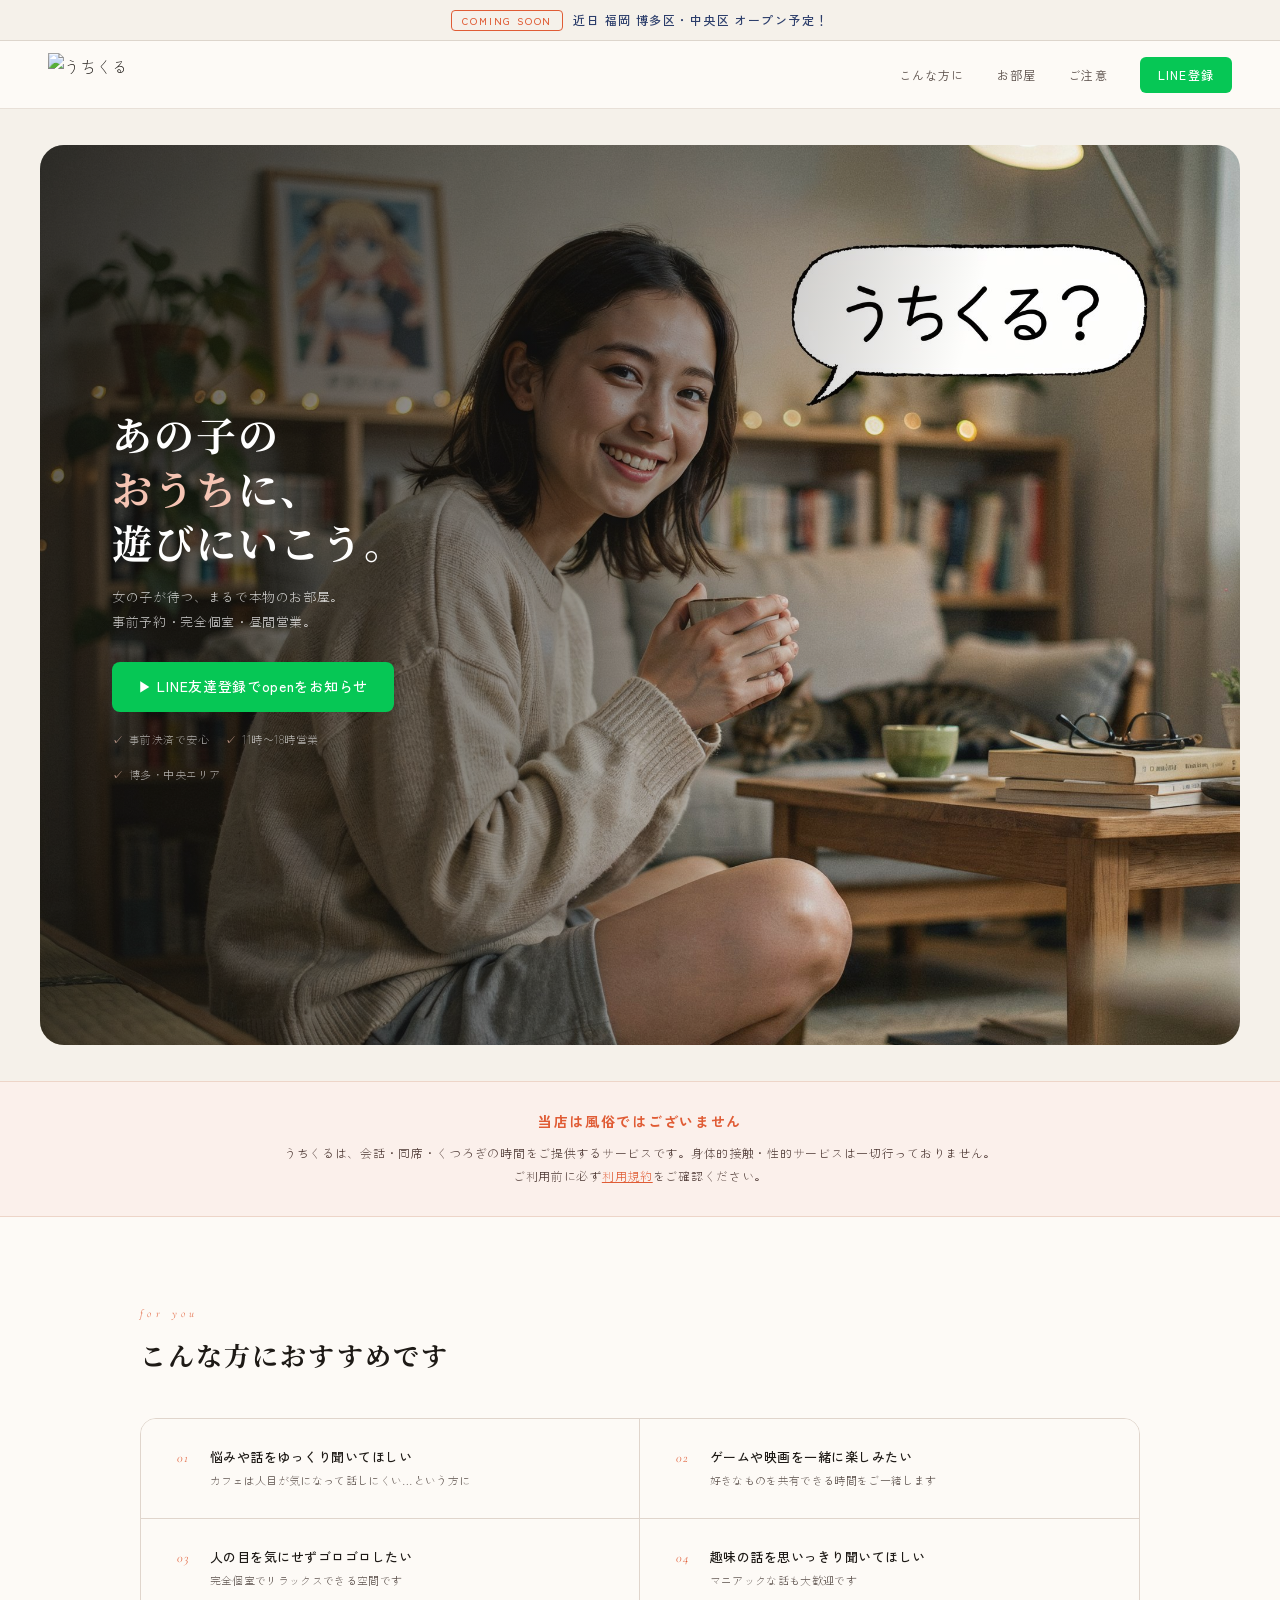
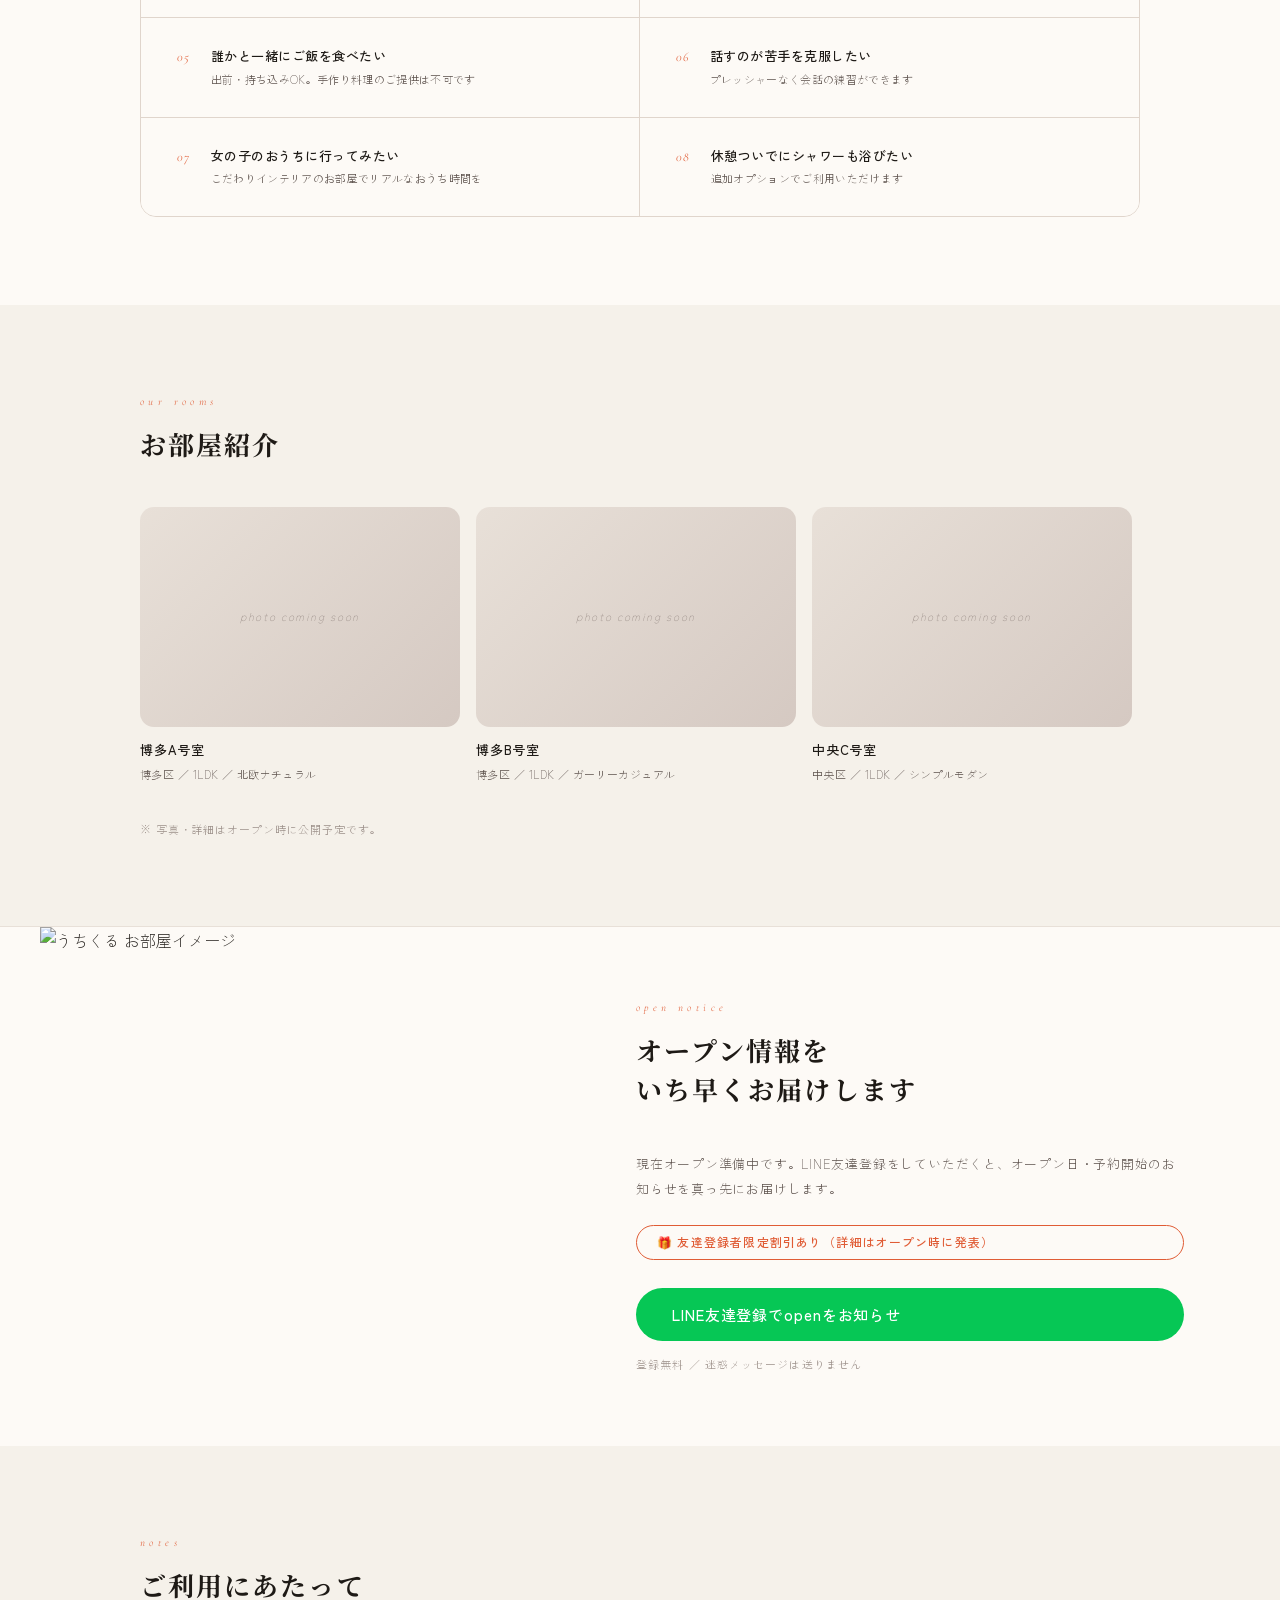
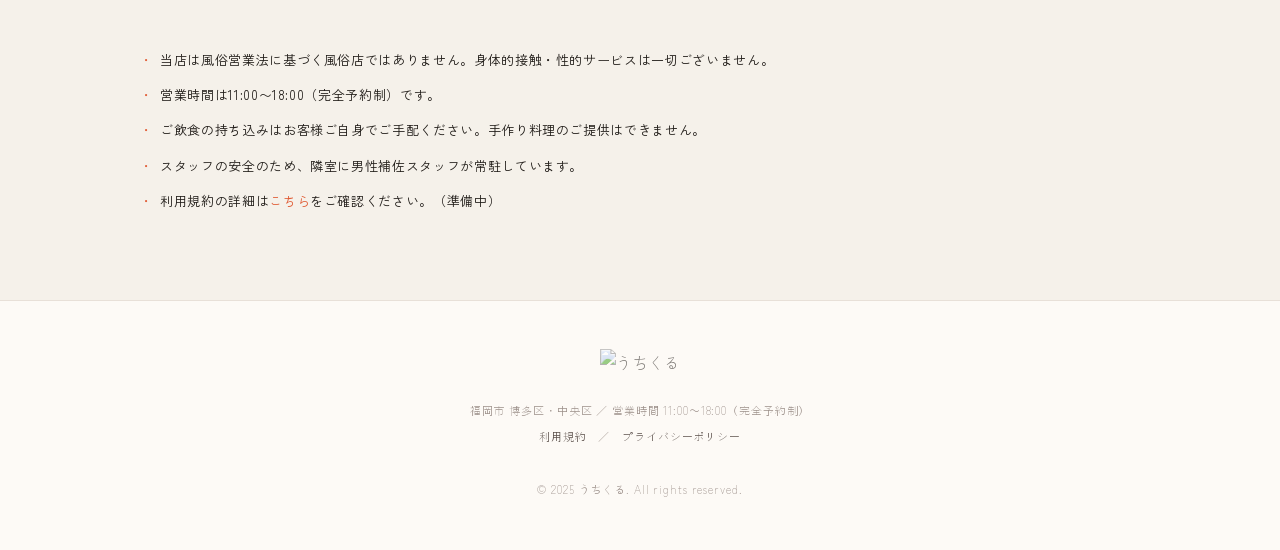
==== index.html @ 841ab053 "first commit" ====
<!DOCTYPE html>
<html lang="ja">
<head>
<meta charset="UTF-8">
<meta name="viewport" content="width=device-width, initial-scale=1.0">
<title>うちくる — おうちデート体験</title>
<link rel="preconnect" href="https://fonts.googleapis.com">
<link href="https://fonts.googleapis.com/css2?family=Noto+Serif+JP:wght@300;400;700&family=Zen+Kaku+Gothic+New:wght@300;400;500&family=Cormorant+Garamond:ital,wght@1,300&display=swap" rel="stylesheet">
<link rel="stylesheet" href="css/style.css">
</head>
<body>

<!-- BANNER -->
<div class="banner">
  <em>COMING SOON</em>近日 福岡 博多区・中央区 オープン予定！
</div>

<!-- HEADER -->
<header>
  <img class="logo-img" src="images/ロゴ.png" alt="うちくる">
  <nav>
    <a href="#forwho" class="nav-link">こんな方に</a>
    <a href="#rooms" class="nav-link">お部屋</a>
    <a href="#notes" class="nav-link">ご注意</a>
    <a href="https://lin.ee/XLdr3xL" target="_blank" class="nav-line-btn">LINE登録</a>
  </nav>
</header>

<!-- HERO -->
<div class="hero">
  <img class="hero-photo" src="images/トップ.jpg" alt="うちくる メインビジュアル">
  <div class="hero-overlay">
    <div class="hero-copy">
      <h1>あの子の<br><span>おうち</span>に、<br>遊びにいこう。</h1>
      <p>女の子が待つ、まるで本物のお部屋。<br>事前予約・完全個室・昼間営業。</p>
      <a href="https://lin.ee/XLdr3xL" target="_blank" class="hero-line-btn">▶ LINE友達登録でopenをお知らせ</a>
      <div class="hero-tags">
        <span class="hero-tag">事前決済で安心</span>
        <span class="hero-tag">11時〜18時営業</span>
        <span class="hero-tag">博多・中央エリア</span>
      </div>
    </div>
  </div>
</div>

<!-- NOT FUZOKU -->
<div class="nf">
  <div class="nf-inner">
    <strong>当店は風俗ではございません</strong>
    <p>うちくるは、会話・同席・くつろぎの時間をご提供するサービスです。身体的接触・性的サービスは一切行っておりません。ご利用前に必ず<a href="#">利用規約</a>をご確認ください。</p>
  </div>
</div>

<!-- FOR WHOM -->
<section class="for-whom" id="forwho">
  <div class="inner">
    <div class="eyebrow">for you</div>
    <h2 class="sec-title">こんな方におすすめです</h2>
    <div class="whom-grid">
      <div class="whom-item"><span class="whom-num">01</span><div class="whom-text">悩みや話をゆっくり聞いてほしい<small>カフェは人目が気になって話しにくい…という方に</small></div></div>
      <div class="whom-item"><span class="whom-num">02</span><div class="whom-text">ゲームや映画を一緒に楽しみたい<small>好きなものを共有できる時間をご一緒します</small></div></div>
      <div class="whom-item"><span class="whom-num">03</span><div class="whom-text">人の目を気にせずゴロゴロしたい<small>完全個室でリラックスできる空間です</small></div></div>
      <div class="whom-item"><span class="whom-num">04</span><div class="whom-text">趣味の話を思いっきり聞いてほしい<small>マニアックな話も大歓迎です</small></div></div>
      <div class="whom-item"><span class="whom-num">05</span><div class="whom-text">誰かと一緒にご飯を食べたい<small>出前・持ち込みOK。手作り料理のご提供は不可です</small></div></div>
      <div class="whom-item"><span class="whom-num">06</span><div class="whom-text">話すのが苦手を克服したい<small>プレッシャーなく会話の練習ができます</small></div></div>
      <div class="whom-item"><span class="whom-num">07</span><div class="whom-text">女の子のおうちに行ってみたい<small>こだわりインテリアのお部屋でリアルなおうち時間を</small></div></div>
      <div class="whom-item"><span class="whom-num">08</span><div class="whom-text">休憩ついでにシャワーも浴びたい<small>追加オプションでご利用いただけます</small></div></div>
    </div>
  </div>
</section>

<!-- ROOMS -->
<section class="rooms-sec" id="rooms">
  <div class="inner">
    <div class="eyebrow">our rooms</div>
    <h2 class="sec-title">お部屋紹介</h2>
    <div class="rooms-scroll">
      <div class="room-card">
        <div class="room-img">photo coming soon</div>
        <div class="room-label">博多A号室</div>
        <div class="room-sub">博多区 ／ 1LDK ／ 北欧ナチュラル</div>
      </div>
      <div class="room-card">
        <div class="room-img">photo coming soon</div>
        <div class="room-label">博多B号室</div>
        <div class="room-sub">博多区 ／ 1LDK ／ ガーリーカジュアル</div>
      </div>
      <div class="room-card">
        <div class="room-img">photo coming soon</div>
        <div class="room-label">中央C号室</div>
        <div class="room-sub">中央区 ／ 1LDK ／ シンプルモダン</div>
      </div>
      <div class="room-card">
        <div class="room-img">photo coming soon</div>
        <div class="room-label">中央D号室</div>
        <div class="room-sub">中央区 ／ 1LDK ／ 和モダン</div>
      </div>
      <div class="room-card">
        <div class="room-img">photo coming soon</div>
        <div class="room-label">準備中</div>
        <div class="room-sub">近日追加予定</div>
      </div>
    </div>
    <p class="rooms-note">※ 写真・詳細はオープン時に公開予定です。</p>
  </div>
</section>

<!-- LINE CTA -->
<section class="line-sec" id="line">
  <div class="line-block">
    <img class="line-img" src="images/トップ2.jpg" alt="うちくる お部屋イメージ">
    <div class="line-content">
      <div class="eyebrow">open notice</div>
      <h2 class="sec-title">オープン情報を<br>いち早くお届けします</h2>
      <p class="line-desc">現在オープン準備中です。LINE友達登録をしていただくと、オープン日・予約開始のお知らせを真っ先にお届けします。</p>
      <div class="line-discount">🎁 友達登録者限定割引あり（詳細はオープン時に発表）</div>
      <a href="https://lin.ee/XLdr3xL" target="_blank" class="line-big-btn">LINE友達登録でopenをお知らせ</a>
      <p class="line-small">登録無料 ／ 迷惑メッセージは送りません</p>
    </div>
  </div>
</section>

<!-- NOTES -->
<section class="notes-sec" id="notes">
  <div class="inner">
    <div class="eyebrow">notes</div>
    <h2 class="sec-title">ご利用にあたって</h2>
    <ul class="notes-list">
      <li>当店は風俗営業法に基づく風俗店ではありません。身体的接触・性的サービスは一切ございません。</li>
      <li>営業時間は11:00〜18:00（完全予約制）です。</li>
      <li>ご飲食の持ち込みはお客様ご自身でご手配ください。手作り料理のご提供はできません。</li>
      <li>スタッフの安全のため、隣室に男性補佐スタッフが常駐しています。</li>
      <li>利用規約の詳細は<a href="#">こちら</a>をご確認ください。（準備中）</li>
    </ul>
  </div>
</section>

<!-- FOOTER -->
<footer>
  <img class="footer-logo" src="images/ロゴ.png" alt="うちくる">
  <p>
    福岡市 博多区・中央区 ／ 営業時間 11:00〜18:00（完全予約制）<br>
    <a href="#">利用規約</a>　／　<a href="#">プライバシーポリシー</a><br><br>
    © 2025 うちくる. All rights reserved.
  </p>
</footer>

</body>
</html>
---- css/style.css ----
*,*::before,*::after{box-sizing:border-box;margin:0;padding:0;}
:root{
  --navy:#2C3E6B;
  --coral:#E05C35;
  --coral-pale:#FBF0EB;
  --cream:#F5F1EA;
  --warm:#FDFAF6;
  --mid:#5A4F4A;
  --light:#9A8E88;
  --dark:#1E1A16;
  --line-green:#06C755;
}
html{scroll-behavior:smooth;}
body{
  background:var(--cream);
  color:var(--dark);
  font-family:'Zen Kaku Gothic New','Hiragino Sans','Yu Gothic',sans-serif;
  font-weight:300;
  line-height:1.7;
}

/* ── BANNER ── */
.banner{
  background:var(--cream);
  border-bottom:0.5px solid #DDD5CC;
  color:var(--navy);
  text-align:center;
  padding:10px 16px;
  font-size:12px;
  font-weight:500;
  letter-spacing:0.12em;
}
.banner em{
  font-style:normal;
  border:0.5px solid var(--coral);
  color:var(--coral);
  border-radius:4px;
  padding:2px 10px;
  margin-right:10px;
  font-size:10px;
  letter-spacing:0.18em;
}

/* ── HEADER ── */
header{
  background:var(--warm);
  border-bottom:0.5px solid #E8E0D8;
  padding:0 48px;
  height:68px;
  display:flex;
  align-items:center;
  justify-content:space-between;
  position:sticky;
  top:0;
  z-index:100;
}
.logo-img{height:44px;width:auto;object-fit:contain;}
nav{display:flex;gap:32px;align-items:center;}
nav a{font-size:12px;color:var(--mid);text-decoration:none;letter-spacing:0.1em;font-weight:400;}
nav a:hover{color:var(--navy);}
.nav-line-btn{
  background:var(--line-green);
  color:#fff !important;
  padding:8px 18px;
  border-radius:6px;
  font-size:12px;
  font-weight:500 !important;
}

/* ── HERO ── */
.hero{
  position:relative;
  width:calc(100% - 80px);
  max-width:1200px;
  margin:36px auto;
  border-radius:24px;
  overflow:hidden;
  aspect-ratio:4/3;
}
.hero-photo{
  width:100%;height:100%;
  object-fit:cover;
  object-position:center 10%;
  display:block;
}
.hero-overlay{
  position:absolute;inset:0;
  background:linear-gradient(105deg,rgba(20,16,12,0.70) 0%,rgba(20,16,12,0.35) 45%,rgba(20,16,12,0.0) 68%);
  display:flex;align-items:center;
  padding:0 72px;
}
.hero-copy{max-width:320px;}
.hero-copy h1{
  font-family:'Noto Serif JP','Hiragino Mincho Pro',serif;
  font-size:40px;font-weight:700;
  color:#fff;line-height:1.35;
  letter-spacing:0.05em;margin-bottom:16px;
}
.hero-copy h1 span{color:#F5C4B3;}
.hero-copy p{
  font-size:13px;color:rgba(255,255,255,0.82);
  line-height:1.9;margin-bottom:28px;letter-spacing:0.05em;
}
.hero-line-btn{
  display:inline-flex;align-items:center;gap:8px;
  background:var(--line-green);color:#fff;
  font-size:14px;font-weight:500;
  padding:13px 26px;border-radius:8px;
  text-decoration:none;letter-spacing:0.05em;
}
.hero-tags{display:flex;gap:16px;margin-top:18px;flex-wrap:wrap;}
.hero-tag{font-size:11px;color:rgba(255,255,255,0.65);display:flex;align-items:center;gap:5px;letter-spacing:0.05em;}
.hero-tag::before{content:'✓';color:rgba(245,196,179,0.9);}

/* ── NOT FUZOKU ── */
.nf{
  background:var(--coral-pale);
  border-top:0.5px solid #EDD5C8;
  border-bottom:0.5px solid #EDD5C8;
  padding:28px 40px;text-align:center;
}
.nf-inner{max-width:720px;margin:0 auto;}
.nf strong{display:block;color:var(--coral);font-size:14px;font-weight:600;letter-spacing:0.12em;margin-bottom:8px;}
.nf p{font-size:12px;color:#4A3530;line-height:1.9;letter-spacing:0.06em;}
.nf a{color:var(--coral);}

/* ── SECTIONS ── */
section{padding:88px 40px;}
.inner{max-width:1000px;margin:0 auto;}
.eyebrow{
  font-family:'Cormorant Garamond',Georgia,serif;
  font-size:11px;font-style:italic;
  color:var(--coral);letter-spacing:0.4em;margin-bottom:12px;
}
.sec-title{
  font-family:'Noto Serif JP','Hiragino Mincho Pro',serif;
  font-size:26px;font-weight:700;
  color:var(--dark);letter-spacing:0.08em;
  margin-bottom:44px;line-height:1.5;
}

/* ── FOR WHOM ── */
.for-whom{background:var(--warm);}
.whom-grid{
  display:grid;
  grid-template-columns:repeat(2,1fr);
  gap:0;
  border:0.5px solid #E0D5CC;
  border-radius:16px;
  overflow:hidden;
}
.whom-item{
  padding:28px 36px;
  border-bottom:0.5px solid #E0D5CC;
  border-right:0.5px solid #E0D5CC;
  display:flex;align-items:baseline;gap:20px;
  background:var(--warm);
  transition:background 0.2s;
}
.whom-item:hover{background:var(--cream);}
.whom-item:nth-child(even){border-right:none;}
.whom-item:nth-last-child(-n+2){border-bottom:none;}
.whom-num{
  font-family:'Cormorant Garamond',Georgia,serif;
  font-size:13px;font-style:italic;
  color:var(--coral);letter-spacing:0.1em;
  flex-shrink:0;line-height:1;padding-top:3px;
}
.whom-text{font-size:13px;color:var(--dark);font-weight:500;line-height:1.6;letter-spacing:0.04em;}
.whom-text small{display:block;font-size:11px;color:var(--mid);font-weight:300;margin-top:4px;letter-spacing:0.03em;}

/* ── ROOMS ── */
.rooms-sec{background:var(--cream);}
.rooms-scroll{
  display:flex;gap:16px;
  overflow-x:auto;padding-bottom:16px;
  scroll-snap-type:x mandatory;
  -webkit-overflow-scrolling:touch;
}
.rooms-scroll::-webkit-scrollbar{height:4px;}
.rooms-scroll::-webkit-scrollbar-track{background:transparent;}
.rooms-scroll::-webkit-scrollbar-thumb{background:#D5C9C2;border-radius:4px;}
.room-card{flex-shrink:0;width:320px;scroll-snap-align:start;}
.room-img{
  width:100%;height:220px;
  background:linear-gradient(135deg,#E8E0D8 0%,#D5C9C2 100%);
  border-radius:14px;
  display:flex;align-items:center;justify-content:center;
  color:var(--light);font-size:11px;letter-spacing:0.15em;
  font-style:italic;
  overflow:hidden;
}
.room-img img{width:100%;height:100%;object-fit:cover;display:block;}
.room-label{margin-top:12px;font-size:13px;font-weight:500;color:var(--dark);letter-spacing:0.06em;}
.room-sub{font-size:11px;color:var(--mid);margin-top:4px;letter-spacing:0.04em;}
.rooms-note{font-size:11px;color:var(--light);margin-top:20px;letter-spacing:0.08em;}

/* ── LINE CTA ── */
.line-sec{background:var(--warm);border-top:0.5px solid #E8E0D8;padding:0;overflow:hidden;}
.line-block{display:flex;align-items:stretch;max-width:1200px;margin:0 auto;}
.line-img{width:45%;flex-shrink:0;object-fit:cover;object-position:center top;display:block;}
.line-content{flex:1;padding:72px 56px;display:flex;flex-direction:column;justify-content:center;}
.line-desc{font-size:13px;color:var(--mid);line-height:1.9;margin-bottom:24px;letter-spacing:0.06em;}
.line-discount{
  display:inline-block;
  border:0.5px solid var(--coral);color:var(--coral);
  font-size:12px;font-weight:500;
  padding:6px 20px;border-radius:20px;
  margin-bottom:28px;letter-spacing:0.1em;
}
.line-big-btn{
  display:inline-flex;align-items:center;gap:10px;
  background:var(--line-green);color:#fff;
  font-size:15px;font-weight:500;
  padding:14px 36px;border-radius:50px;
  text-decoration:none;letter-spacing:0.06em;
}
.line-small{font-size:11px;color:var(--light);margin-top:14px;letter-spacing:0.1em;}

/* ── NOTES ── */
.notes-sec{background:var(--cream);}
.notes-list{list-style:none;display:flex;flex-direction:column;gap:12px;}
.notes-list li{
  font-size:13px;color:var(--dark);
  line-height:1.8;letter-spacing:0.05em;
  padding-left:20px;position:relative;font-weight:400;
}
.notes-list li::before{content:'・';position:absolute;left:0;color:var(--coral);}
.notes-list a{color:var(--coral);text-decoration:none;white-space:nowrap;}

/* ── FOOTER ── */
footer{
  background:var(--warm);
  border-top:0.5px solid #E8E0D8;
  padding:48px 40px;text-align:center;
}
.footer-logo{height:44px;width:auto;object-fit:contain;margin-bottom:20px;opacity:0.6;}
footer p{font-size:11px;color:var(--light);line-height:2.4;letter-spacing:0.08em;}
footer a{color:var(--mid);text-decoration:none;}
footer a:hover{color:var(--coral);}

/* ── MOBILE ── */
@media(max-width:640px){
  header{padding:0 20px;}
  .nav-link{display:none;}
  .hero{width:calc(100% - 32px);margin:16px auto;aspect-ratio:3/5;border-radius:16px;}
  .hero-photo{object-position:85% 5%;}
  .hero-overlay{padding:0 28px;align-items:flex-end;padding-bottom:36px;}
  .hero-copy h1{font-size:26px;}
  .hero-copy p{font-size:12px;margin-bottom:18px;}
  .hero-line-btn{font-size:12px;padding:10px 18px;}
  section{padding:56px 20px;}
  .whom-grid{grid-template-columns:1fr;}
  .whom-item:nth-child(even){border-right:0.5px solid #E0D5CC;}
  .whom-item:nth-last-child(-n+2){border-bottom:0.5px solid #E0D5CC;}
  .whom-item:last-child{border-bottom:none;}
  .line-block{flex-direction:column;}
  .line-img{width:100%;height:260px;}
  .line-content{padding:40px 24px;}
  .room-card{width:260px;}
}
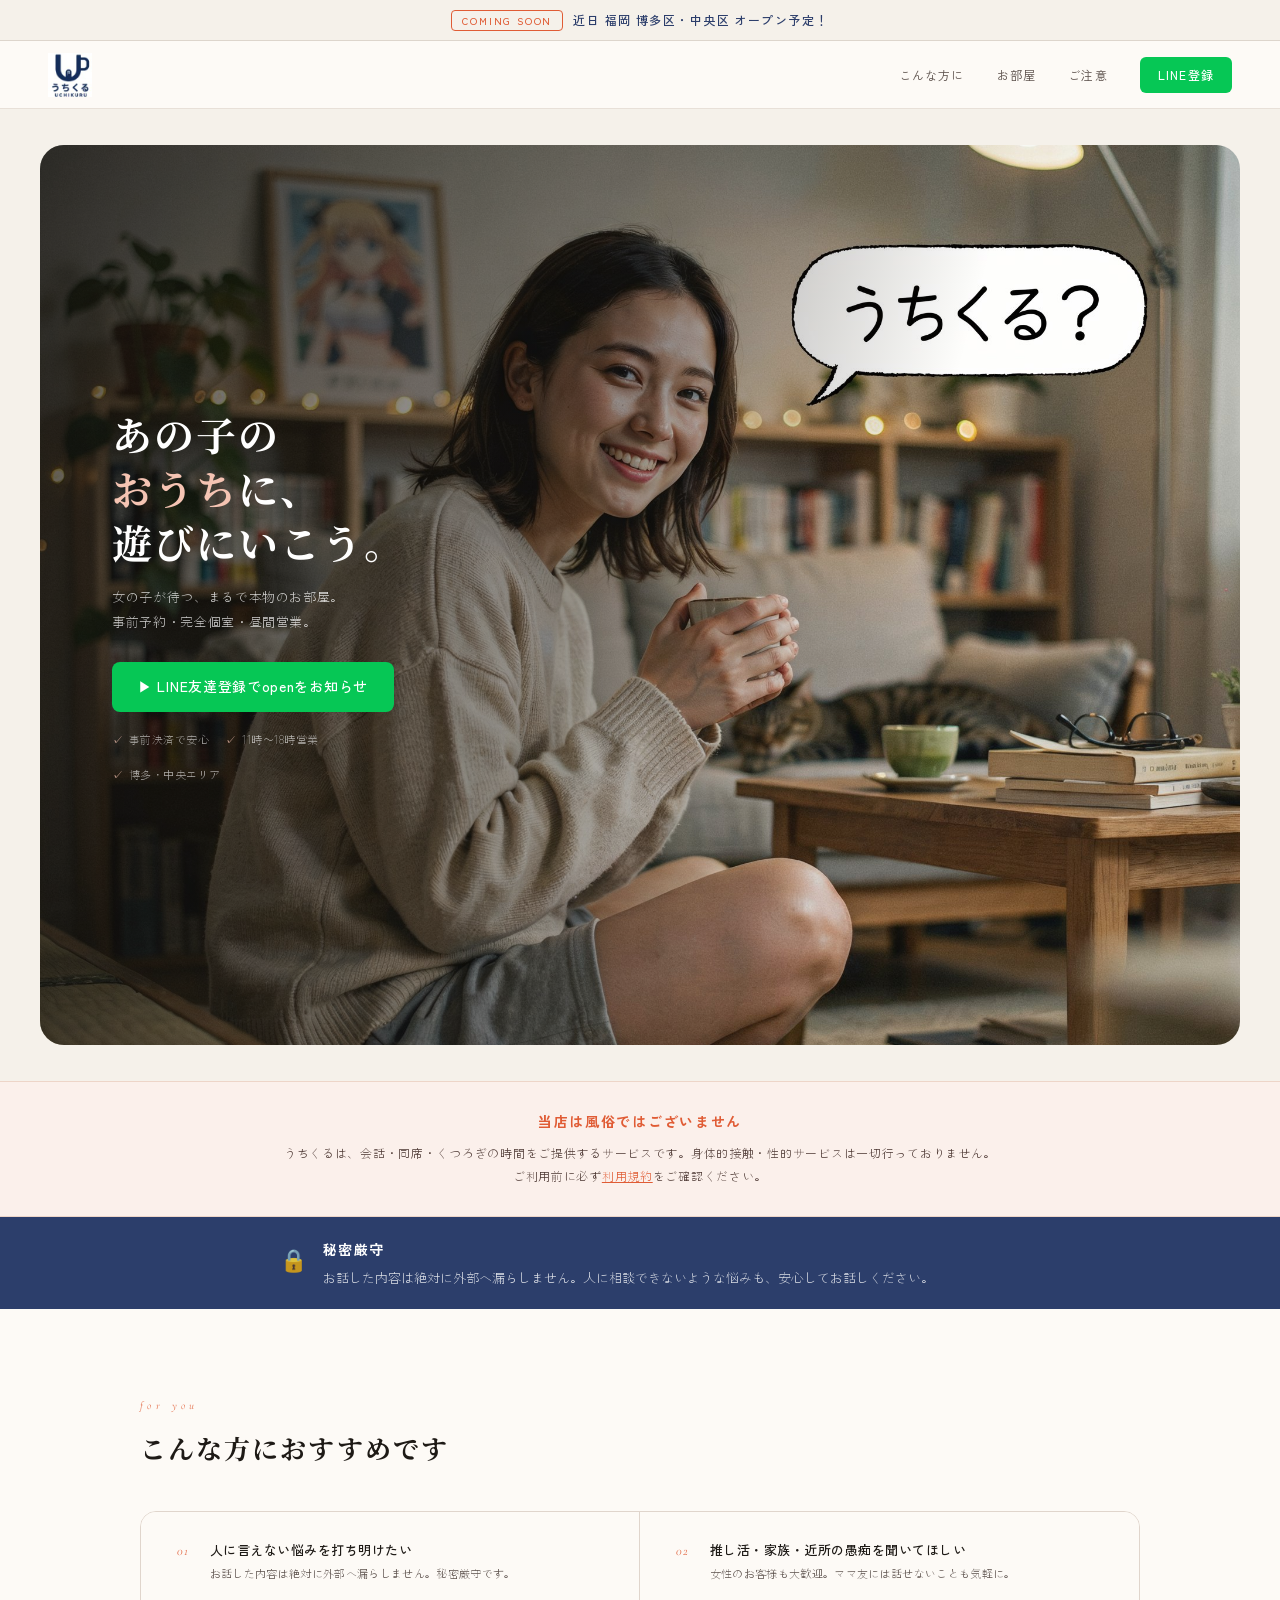
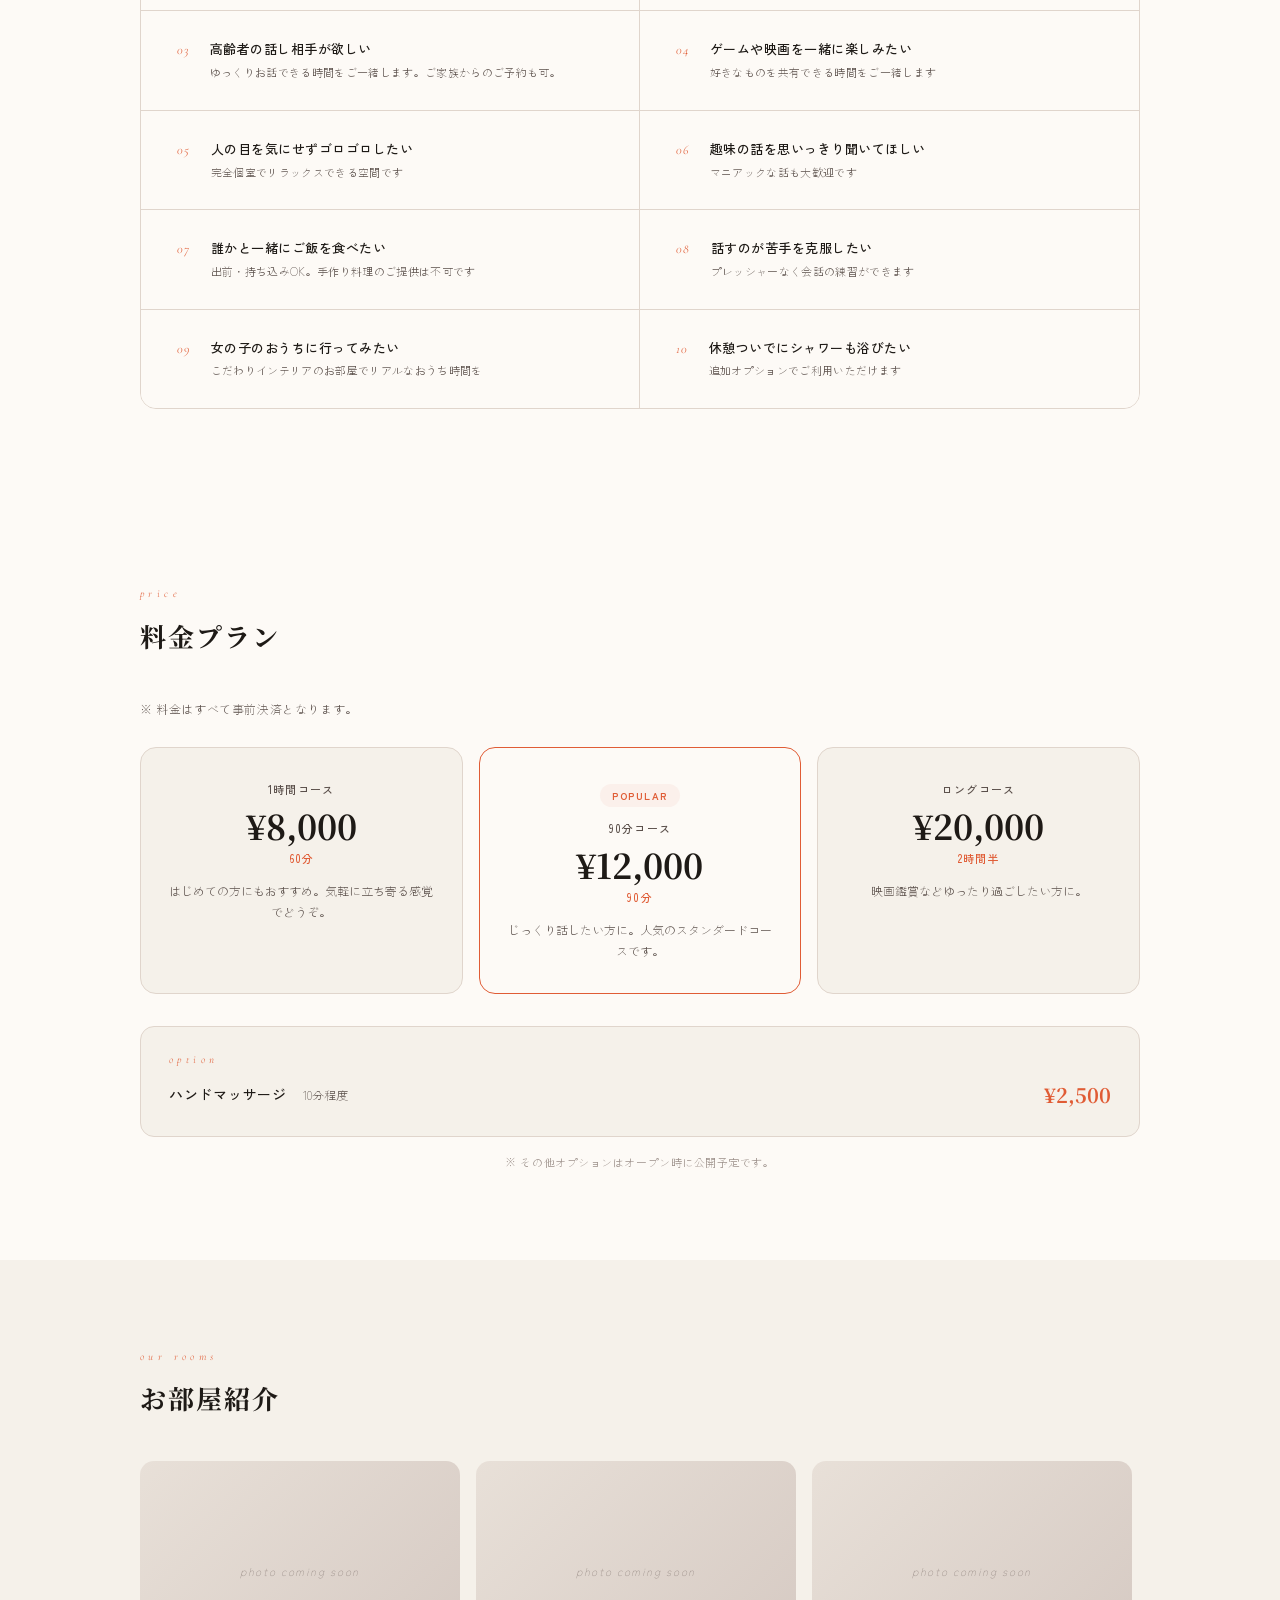
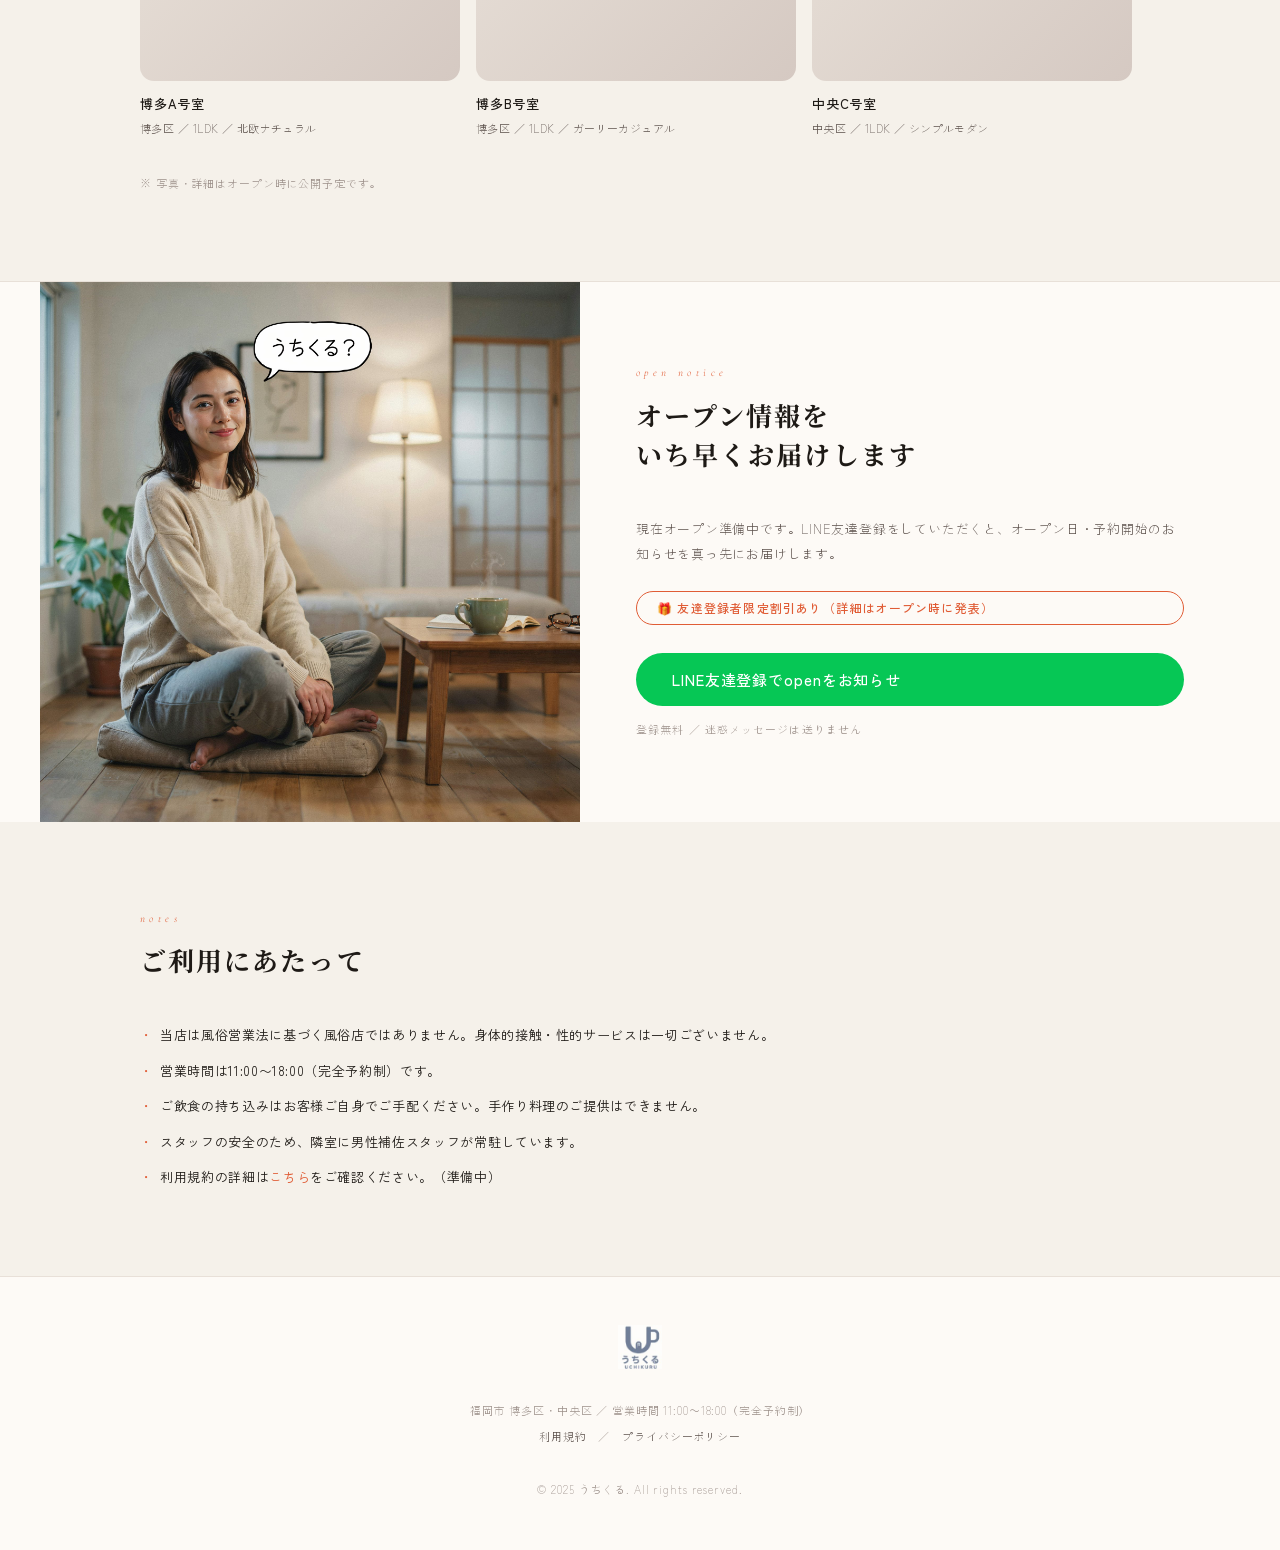
==== commit ab8405d4: "add price, secret banner, update whom" ====
--- a/index.html
+++ b/index.html
@@ -52,20 +52,72 @@
 </div>
 
 <!-- FOR WHOM -->
+<!-- SECRET -->
+<div class="secret-banner">
+  <div class="secret-inner">
+    <span class="secret-icon">🔒</span>
+    <div>
+      <strong>秘密厳守</strong>
+      お話した内容は絶対に外部へ漏らしません。人に相談できないような悩みも、安心してお話しください。
+    </div>
+  </div>
+</div>
+
 <section class="for-whom" id="forwho">
   <div class="inner">
     <div class="eyebrow">for you</div>
     <h2 class="sec-title">こんな方におすすめです</h2>
     <div class="whom-grid">
-      <div class="whom-item"><span class="whom-num">01</span><div class="whom-text">悩みや話をゆっくり聞いてほしい<small>カフェは人目が気になって話しにくい…という方に</small></div></div>
-      <div class="whom-item"><span class="whom-num">02</span><div class="whom-text">ゲームや映画を一緒に楽しみたい<small>好きなものを共有できる時間をご一緒します</small></div></div>
-      <div class="whom-item"><span class="whom-num">03</span><div class="whom-text">人の目を気にせずゴロゴロしたい<small>完全個室でリラックスできる空間です</small></div></div>
-      <div class="whom-item"><span class="whom-num">04</span><div class="whom-text">趣味の話を思いっきり聞いてほしい<small>マニアックな話も大歓迎です</small></div></div>
-      <div class="whom-item"><span class="whom-num">05</span><div class="whom-text">誰かと一緒にご飯を食べたい<small>出前・持ち込みOK。手作り料理のご提供は不可です</small></div></div>
-      <div class="whom-item"><span class="whom-num">06</span><div class="whom-text">話すのが苦手を克服したい<small>プレッシャーなく会話の練習ができます</small></div></div>
-      <div class="whom-item"><span class="whom-num">07</span><div class="whom-text">女の子のおうちに行ってみたい<small>こだわりインテリアのお部屋でリアルなおうち時間を</small></div></div>
-      <div class="whom-item"><span class="whom-num">08</span><div class="whom-text">休憩ついでにシャワーも浴びたい<small>追加オプションでご利用いただけます</small></div></div>
-    </div>
+      <div class="whom-item"><span class="whom-num">01</span><div class="whom-text">人に言えない悩みを打ち明けたい<small>お話した内容は絶対に外部へ漏らしません。秘密厳守です。</small></div></div>
+      <div class="whom-item"><span class="whom-num">02</span><div class="whom-text">推し活・家族・近所の愚痴を聞いてほしい<small>女性のお客様も大歓迎。ママ友には話せないことも気軽に。</small></div></div>
+      <div class="whom-item"><span class="whom-num">03</span><div class="whom-text">高齢者の話し相手が欲しい<small>ゆっくりお話できる時間をご一緒します。ご家族からのご予約も可。</small></div></div>
+      <div class="whom-item"><span class="whom-num">04</span><div class="whom-text">ゲームや映画を一緒に楽しみたい<small>好きなものを共有できる時間をご一緒します</small></div></div>
+      <div class="whom-item"><span class="whom-num">05</span><div class="whom-text">人の目を気にせずゴロゴロしたい<small>完全個室でリラックスできる空間です</small></div></div>
+      <div class="whom-item"><span class="whom-num">06</span><div class="whom-text">趣味の話を思いっきり聞いてほしい<small>マニアックな話も大歓迎です</small></div></div>
+      <div class="whom-item"><span class="whom-num">07</span><div class="whom-text">誰かと一緒にご飯を食べたい<small>出前・持ち込みOK。手作り料理のご提供は不可です</small></div></div>
+      <div class="whom-item"><span class="whom-num">08</span><div class="whom-text">話すのが苦手を克服したい<small>プレッシャーなく会話の練習ができます</small></div></div>
+      <div class="whom-item"><span class="whom-num">09</span><div class="whom-text">女の子のおうちに行ってみたい<small>こだわりインテリアのお部屋でリアルなおうち時間を</small></div></div>
+      <div class="whom-item"><span class="whom-num">10</span><div class="whom-text">休憩ついでにシャワーも浴びたい<small>追加オプションでご利用いただけます</small></div></div>
+    </div>
+  </div>
+</section>
+
+<!-- PRICE -->
+<section class="price-sec" id="price">
+  <div class="inner">
+    <div class="eyebrow">price</div>
+    <h2 class="sec-title">料金プラン</h2>
+    <p class="price-note">※ 料金はすべて事前決済となります。</p>
+    <div class="grid-price">
+      <div class="price-card">
+        <div class="price-plan">1時間コース</div>
+        <div class="price-yen">¥8,000</div>
+        <div class="price-time">60分</div>
+        <div class="price-desc">はじめての方にもおすすめ。気軽に立ち寄る感覚でどうぞ。</div>
+      </div>
+      <div class="price-card featured">
+        <div class="price-badge">POPULAR</div>
+        <div class="price-plan">90分コース</div>
+        <div class="price-yen">¥12,000</div>
+        <div class="price-time">90分</div>
+        <div class="price-desc">じっくり話したい方に。人気のスタンダードコースです。</div>
+      </div>
+      <div class="price-card">
+        <div class="price-plan">ロングコース</div>
+        <div class="price-yen">¥20,000</div>
+        <div class="price-time">2時間半</div>
+        <div class="price-desc">映画鑑賞などゆったり過ごしたい方に。</div>
+      </div>
+    </div>
+    <div class="option-box">
+      <div class="eyebrow" style="margin-bottom:8px;">option</div>
+      <div class="option-item">
+        <span class="option-name">ハンドマッサージ</span>
+        <span class="option-detail">10分程度</span>
+        <span class="option-price">¥2,500</span>
+      </div>
+    </div>
+    <p class="price-footer">※ その他オプションはオープン時に公開予定です。</p>
   </div>
 </section>
 
--- a/css/style.css
+++ b/css/style.css
@@ -259,3 +259,50 @@
   .line-content{padding:40px 24px;}
   .room-card{width:260px;}
 }
+
+/* ── SECRET BANNER ── */
+.secret-banner{
+  background:var(--navy);
+  padding:20px 40px;
+}
+.secret-inner{
+  max-width:720px;margin:0 auto;
+  display:flex;align-items:flex-start;gap:16px;
+  color:rgba(255,255,255,0.85);
+  font-size:13px;line-height:1.8;
+}
+.secret-icon{font-size:22px;flex-shrink:0;margin-top:2px;}
+.secret-inner strong{
+  display:block;color:#fff;
+  font-size:14px;font-weight:600;
+  letter-spacing:0.1em;margin-bottom:4px;
+}
+
+/* ── PRICE ── */
+.price-sec{background:var(--warm);}
+.price-note{font-size:12px;color:var(--mid);margin-bottom:28px;letter-spacing:0.05em;}
+.grid-price{display:grid;grid-template-columns:repeat(auto-fit,minmax(200px,1fr));gap:16px;margin-bottom:32px;}
+.price-card{background:var(--cream);border:0.5px solid #E0D5CC;border-radius:16px;padding:32px 24px;text-align:center;}
+.price-card.featured{border:1.5px solid var(--coral);background:var(--warm);}
+.price-badge{display:inline-block;background:var(--coral-pale);color:var(--coral);font-size:10px;font-weight:600;letter-spacing:0.15em;padding:3px 12px;border-radius:20px;margin-bottom:12px;}
+.price-plan{font-size:11px;color:var(--mid);letter-spacing:0.12em;margin-bottom:10px;font-weight:500;}
+.price-yen{font-family:'Noto Serif JP','Hiragino Mincho Pro',serif;font-size:34px;font-weight:700;color:var(--dark);line-height:1;}
+.price-time{font-size:11px;color:var(--coral);margin-top:6px;letter-spacing:0.1em;font-weight:500;}
+.price-desc{font-size:12px;color:var(--mid);margin-top:14px;line-height:1.7;}
+.price-footer{font-size:11px;color:var(--light);text-align:center;margin-top:16px;letter-spacing:0.05em;}
+
+/* OPTION */
+.option-box{
+  border:0.5px solid #E0D5CC;
+  border-radius:14px;
+  padding:24px 28px;
+  background:var(--cream);
+  margin-bottom:16px;
+}
+.option-item{
+  display:flex;align-items:center;gap:16px;
+  flex-wrap:wrap;
+}
+.option-name{font-size:14px;font-weight:500;color:var(--dark);letter-spacing:0.05em;}
+.option-detail{font-size:12px;color:var(--mid);}
+.option-price{font-family:'Noto Serif JP',serif;font-size:20px;font-weight:700;color:var(--coral);margin-left:auto;}
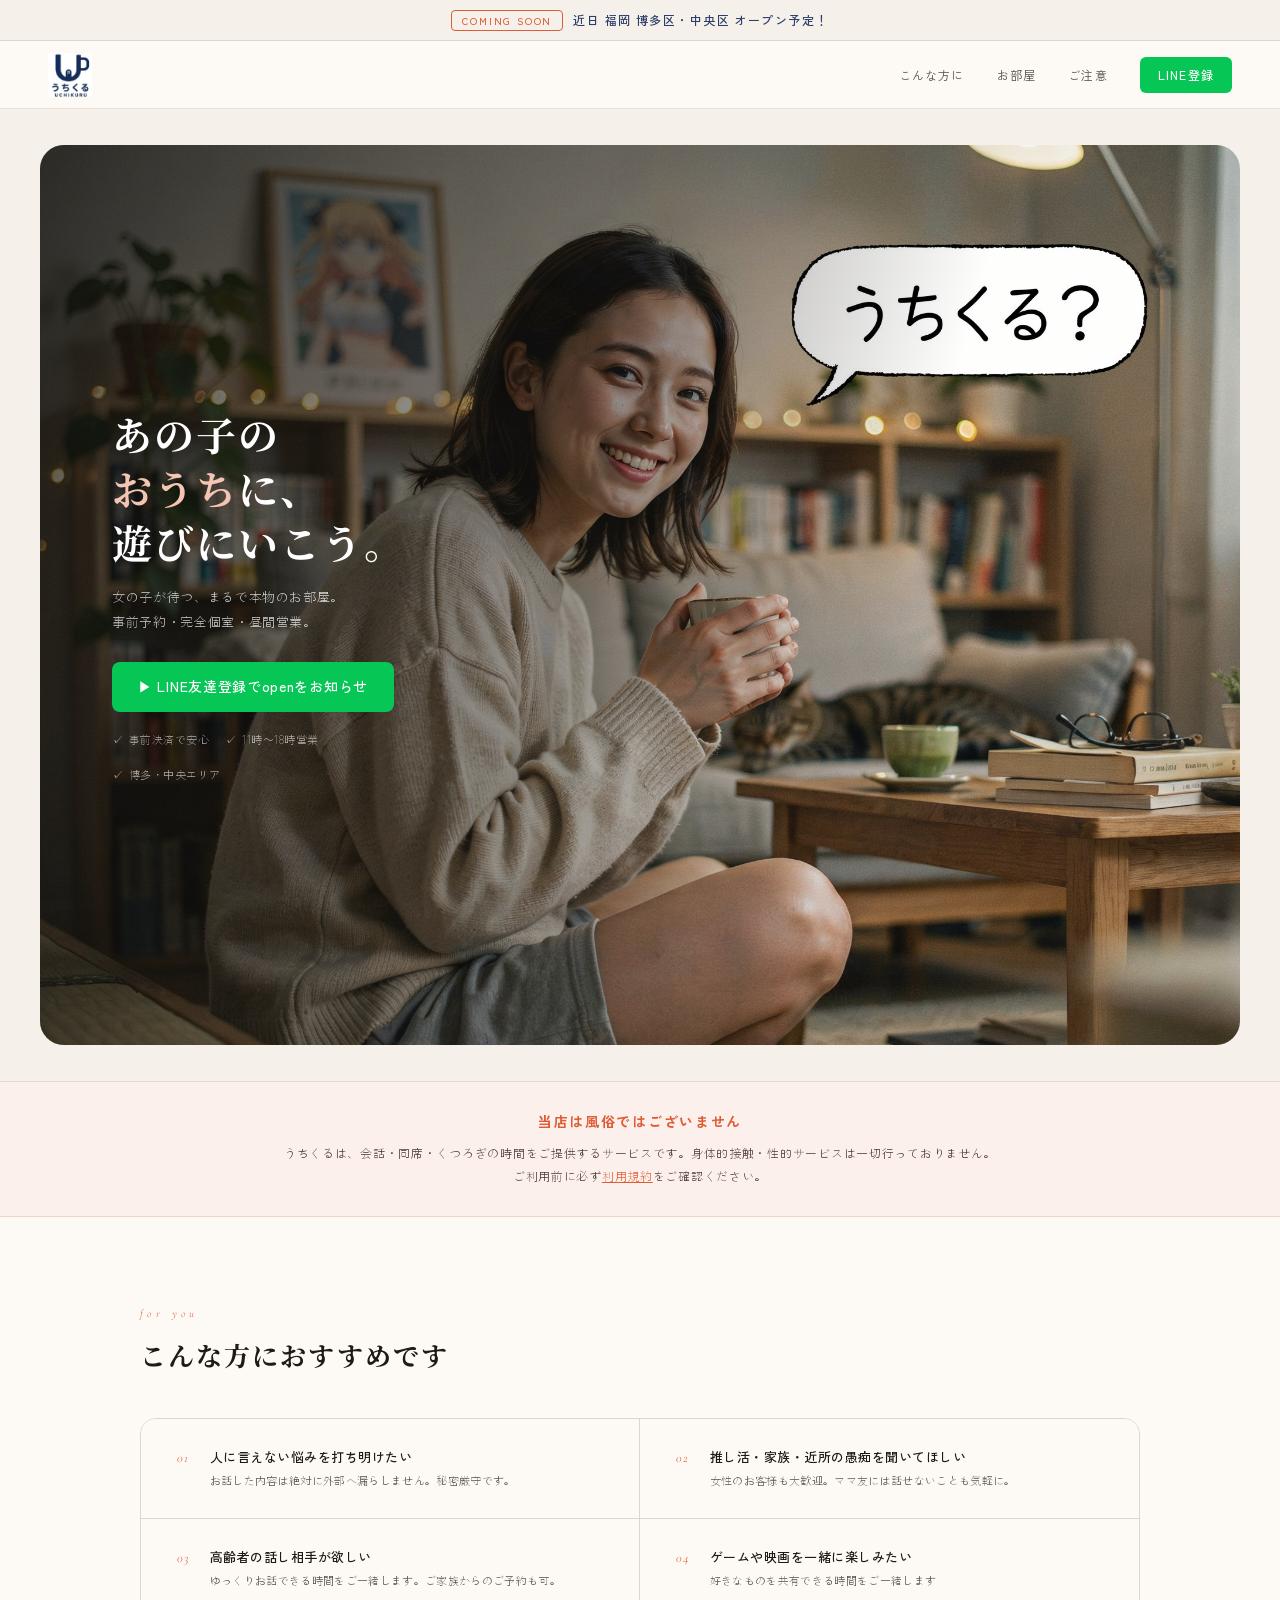
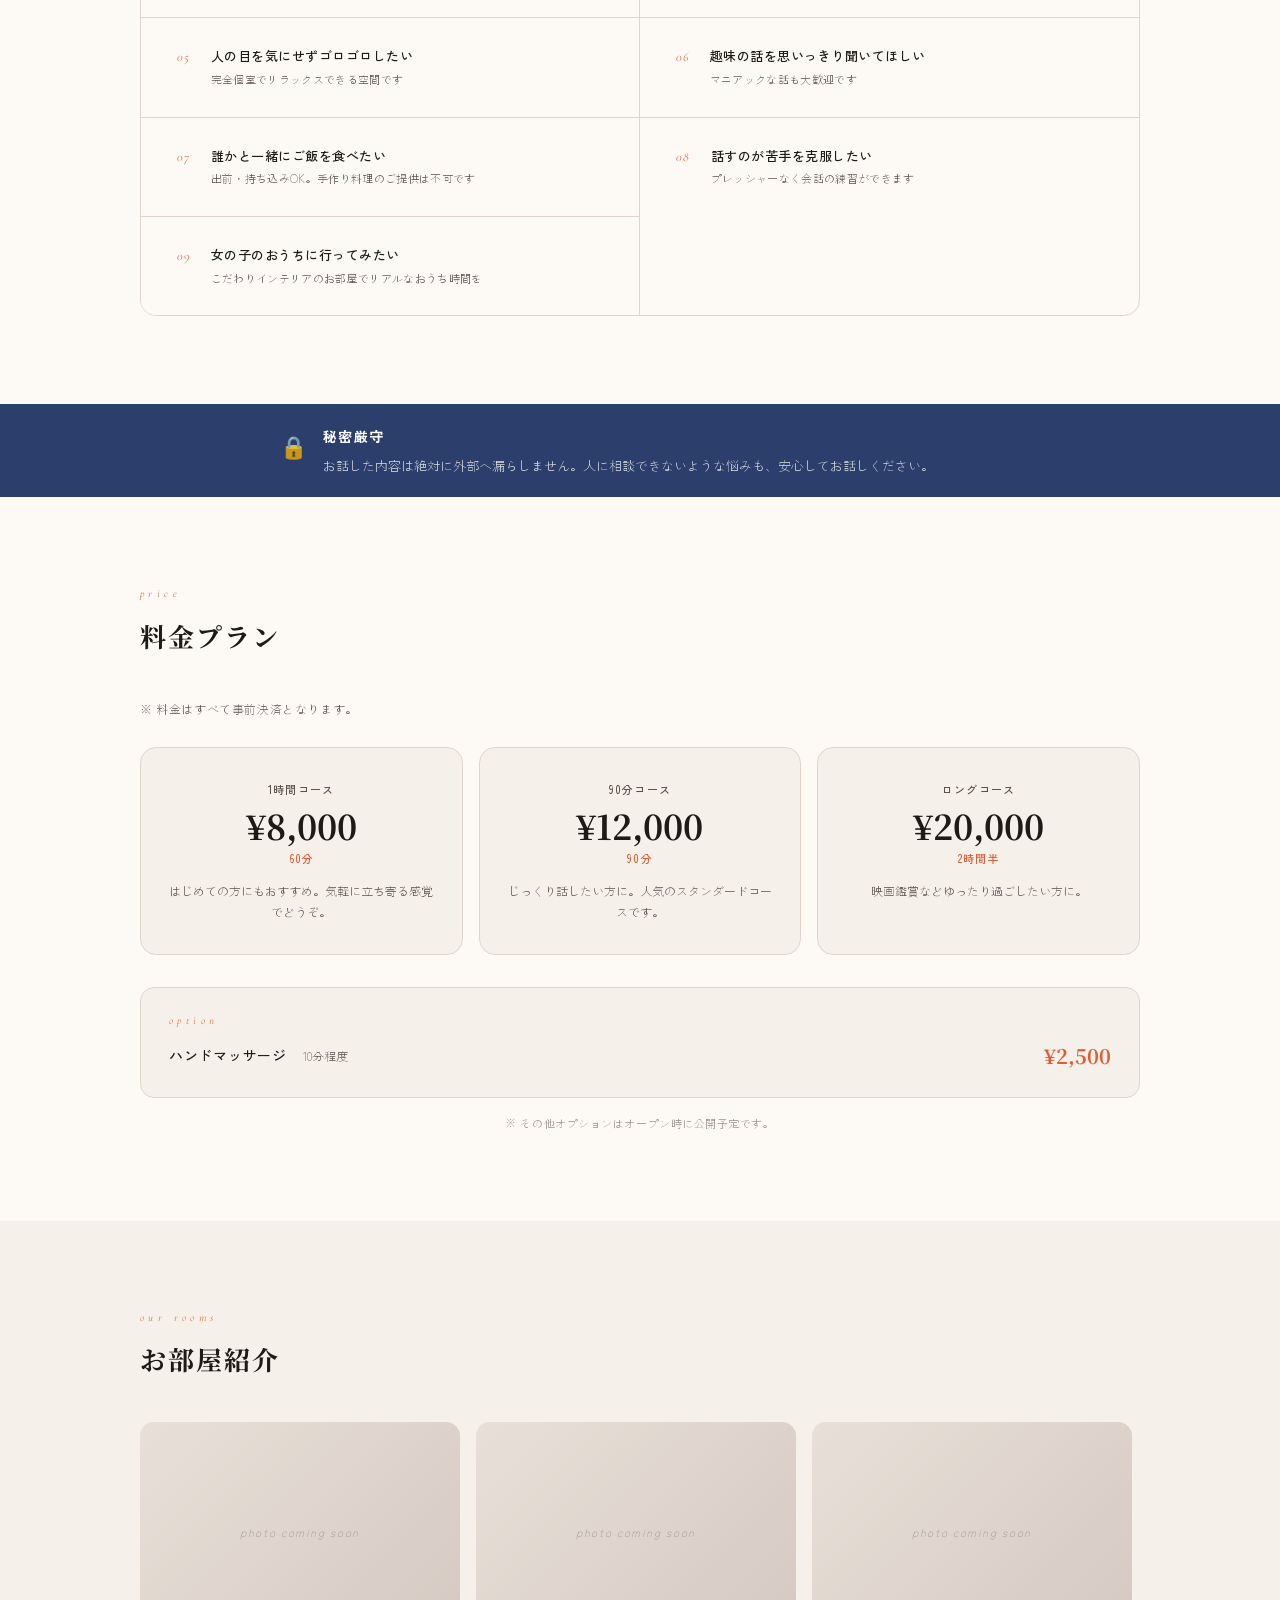
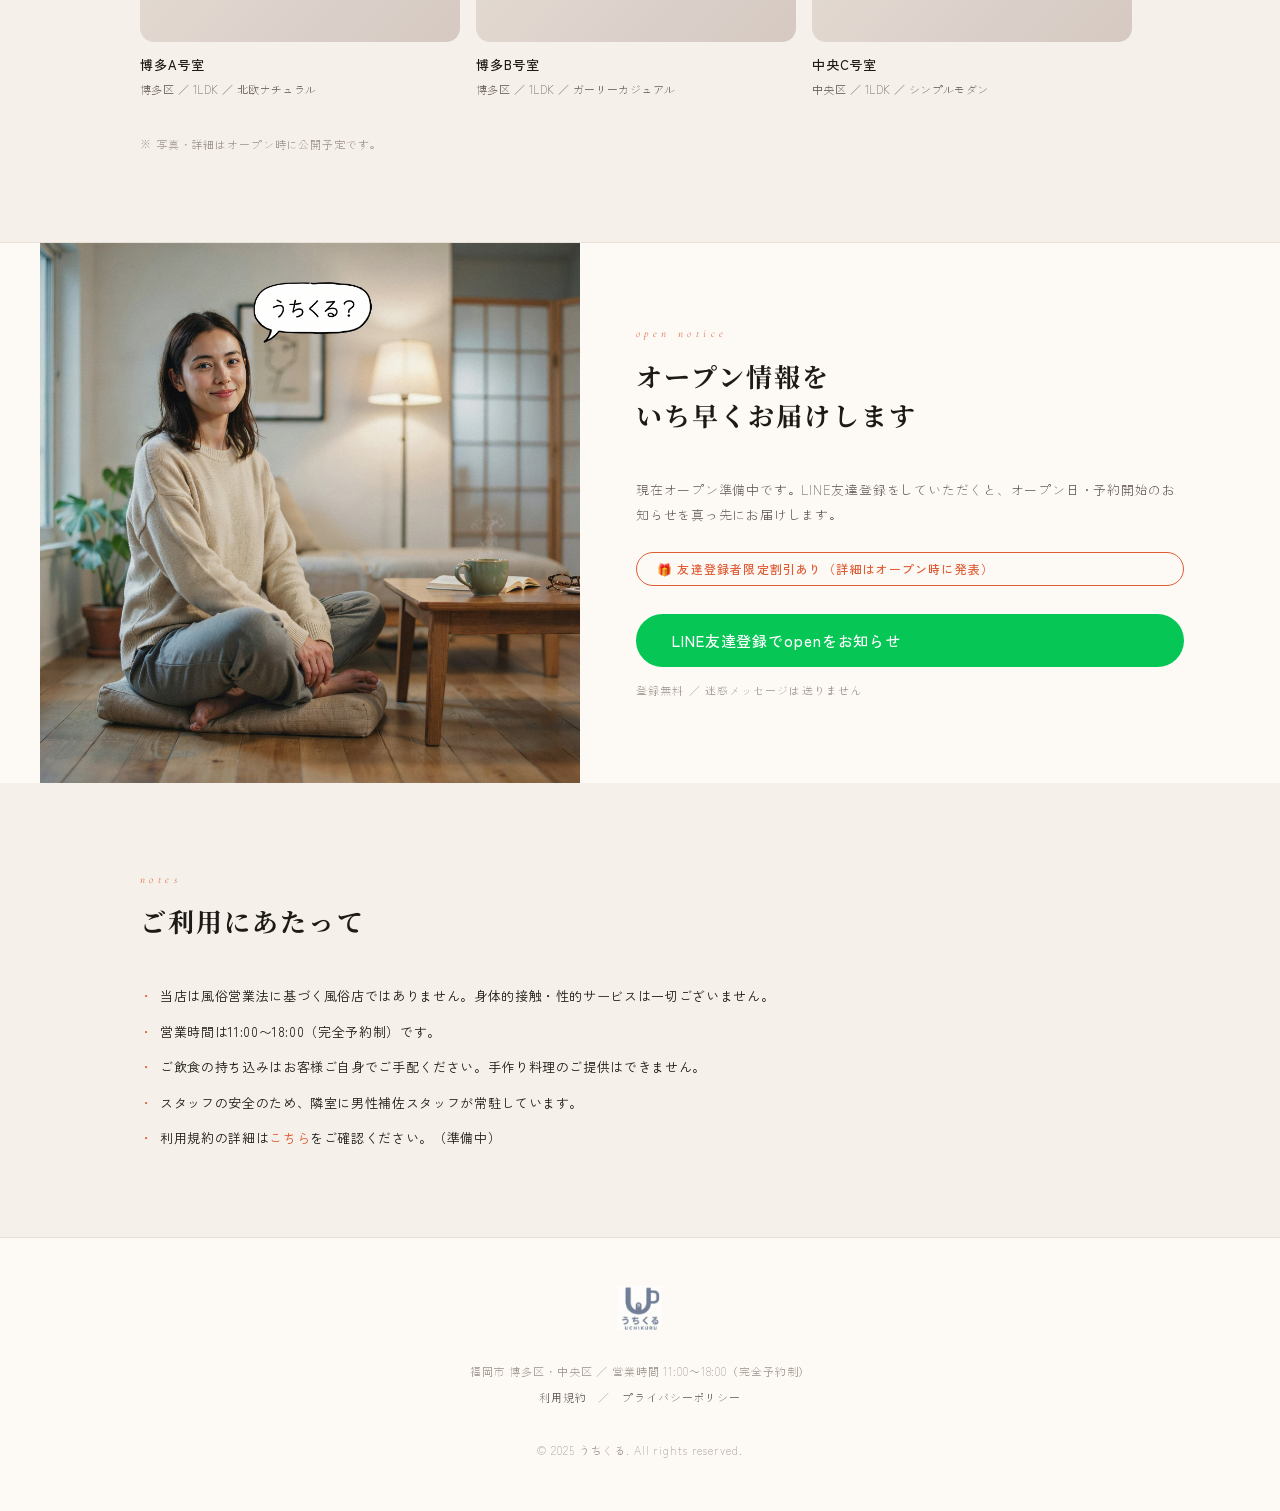
==== commit c1ed1174: "update layout" ====
--- a/index.html
+++ b/index.html
@@ -52,17 +52,6 @@
 </div>
 
 <!-- FOR WHOM -->
-<!-- SECRET -->
-<div class="secret-banner">
-  <div class="secret-inner">
-    <span class="secret-icon">🔒</span>
-    <div>
-      <strong>秘密厳守</strong>
-      お話した内容は絶対に外部へ漏らしません。人に相談できないような悩みも、安心してお話しください。
-    </div>
-  </div>
-</div>
-
 <section class="for-whom" id="forwho">
   <div class="inner">
     <div class="eyebrow">for you</div>
@@ -77,10 +66,20 @@
       <div class="whom-item"><span class="whom-num">07</span><div class="whom-text">誰かと一緒にご飯を食べたい<small>出前・持ち込みOK。手作り料理のご提供は不可です</small></div></div>
       <div class="whom-item"><span class="whom-num">08</span><div class="whom-text">話すのが苦手を克服したい<small>プレッシャーなく会話の練習ができます</small></div></div>
       <div class="whom-item"><span class="whom-num">09</span><div class="whom-text">女の子のおうちに行ってみたい<small>こだわりインテリアのお部屋でリアルなおうち時間を</small></div></div>
-      <div class="whom-item"><span class="whom-num">10</span><div class="whom-text">休憩ついでにシャワーも浴びたい<small>追加オプションでご利用いただけます</small></div></div>
     </div>
   </div>
 </section>
+
+<!-- SECRET -->
+<div class="secret-banner">
+  <div class="secret-inner">
+    <span class="secret-icon">🔒</span>
+    <div>
+      <strong>秘密厳守</strong>
+      お話した内容は絶対に外部へ漏らしません。人に相談できないような悩みも、安心してお話しください。
+    </div>
+  </div>
+</div>
 
 <!-- PRICE -->
 <section class="price-sec" id="price">
@@ -96,7 +95,6 @@
         <div class="price-desc">はじめての方にもおすすめ。気軽に立ち寄る感覚でどうぞ。</div>
       </div>
       <div class="price-card featured">
-        <div class="price-badge">POPULAR</div>
         <div class="price-plan">90分コース</div>
         <div class="price-yen">¥12,000</div>
         <div class="price-time">90分</div>
--- a/css/style.css
+++ b/css/style.css
@@ -283,7 +283,7 @@
 .price-note{font-size:12px;color:var(--mid);margin-bottom:28px;letter-spacing:0.05em;}
 .grid-price{display:grid;grid-template-columns:repeat(auto-fit,minmax(200px,1fr));gap:16px;margin-bottom:32px;}
 .price-card{background:var(--cream);border:0.5px solid #E0D5CC;border-radius:16px;padding:32px 24px;text-align:center;}
-.price-card.featured{border:1.5px solid var(--coral);background:var(--warm);}
+.price-card.featured{border:0.5px solid #E0D5CC;background:var(--cream);}
 .price-badge{display:inline-block;background:var(--coral-pale);color:var(--coral);font-size:10px;font-weight:600;letter-spacing:0.15em;padding:3px 12px;border-radius:20px;margin-bottom:12px;}
 .price-plan{font-size:11px;color:var(--mid);letter-spacing:0.12em;margin-bottom:10px;font-weight:500;}
 .price-yen{font-family:'Noto Serif JP','Hiragino Mincho Pro',serif;font-size:34px;font-weight:700;color:var(--dark);line-height:1;}
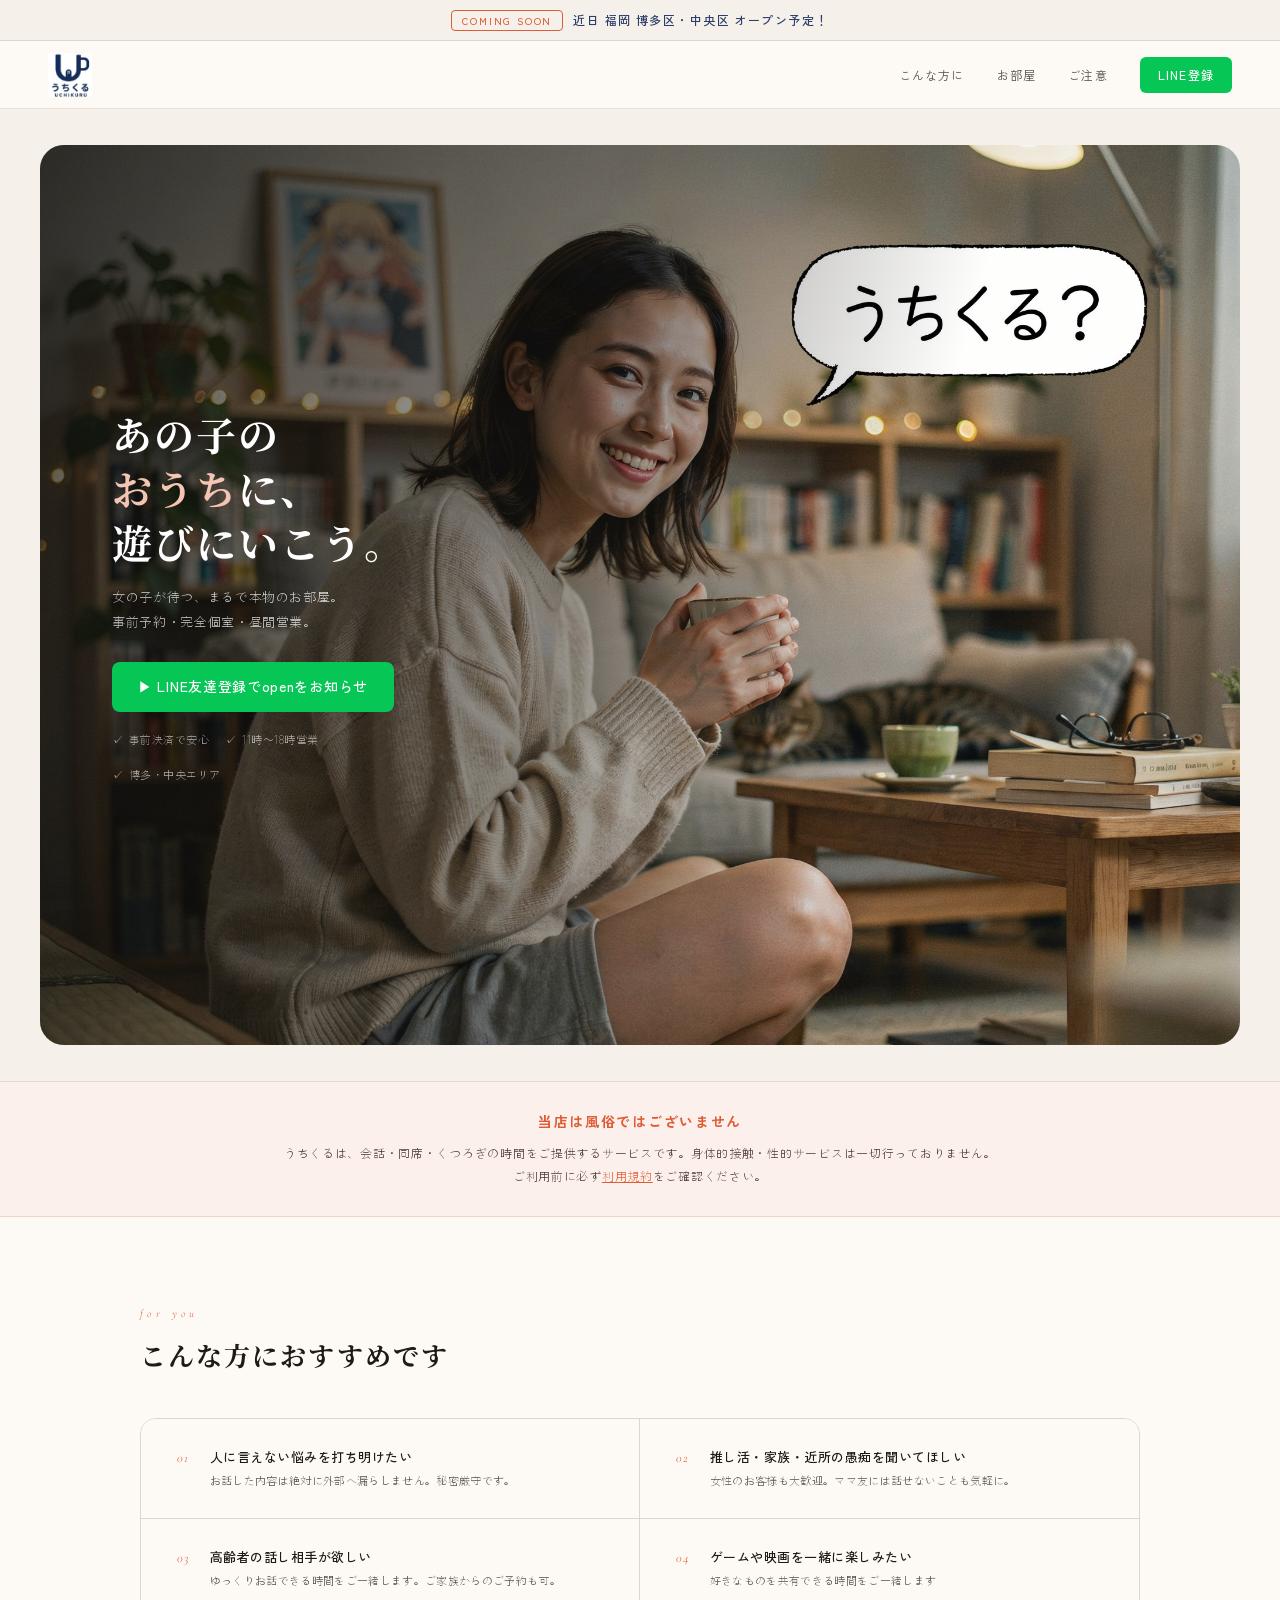
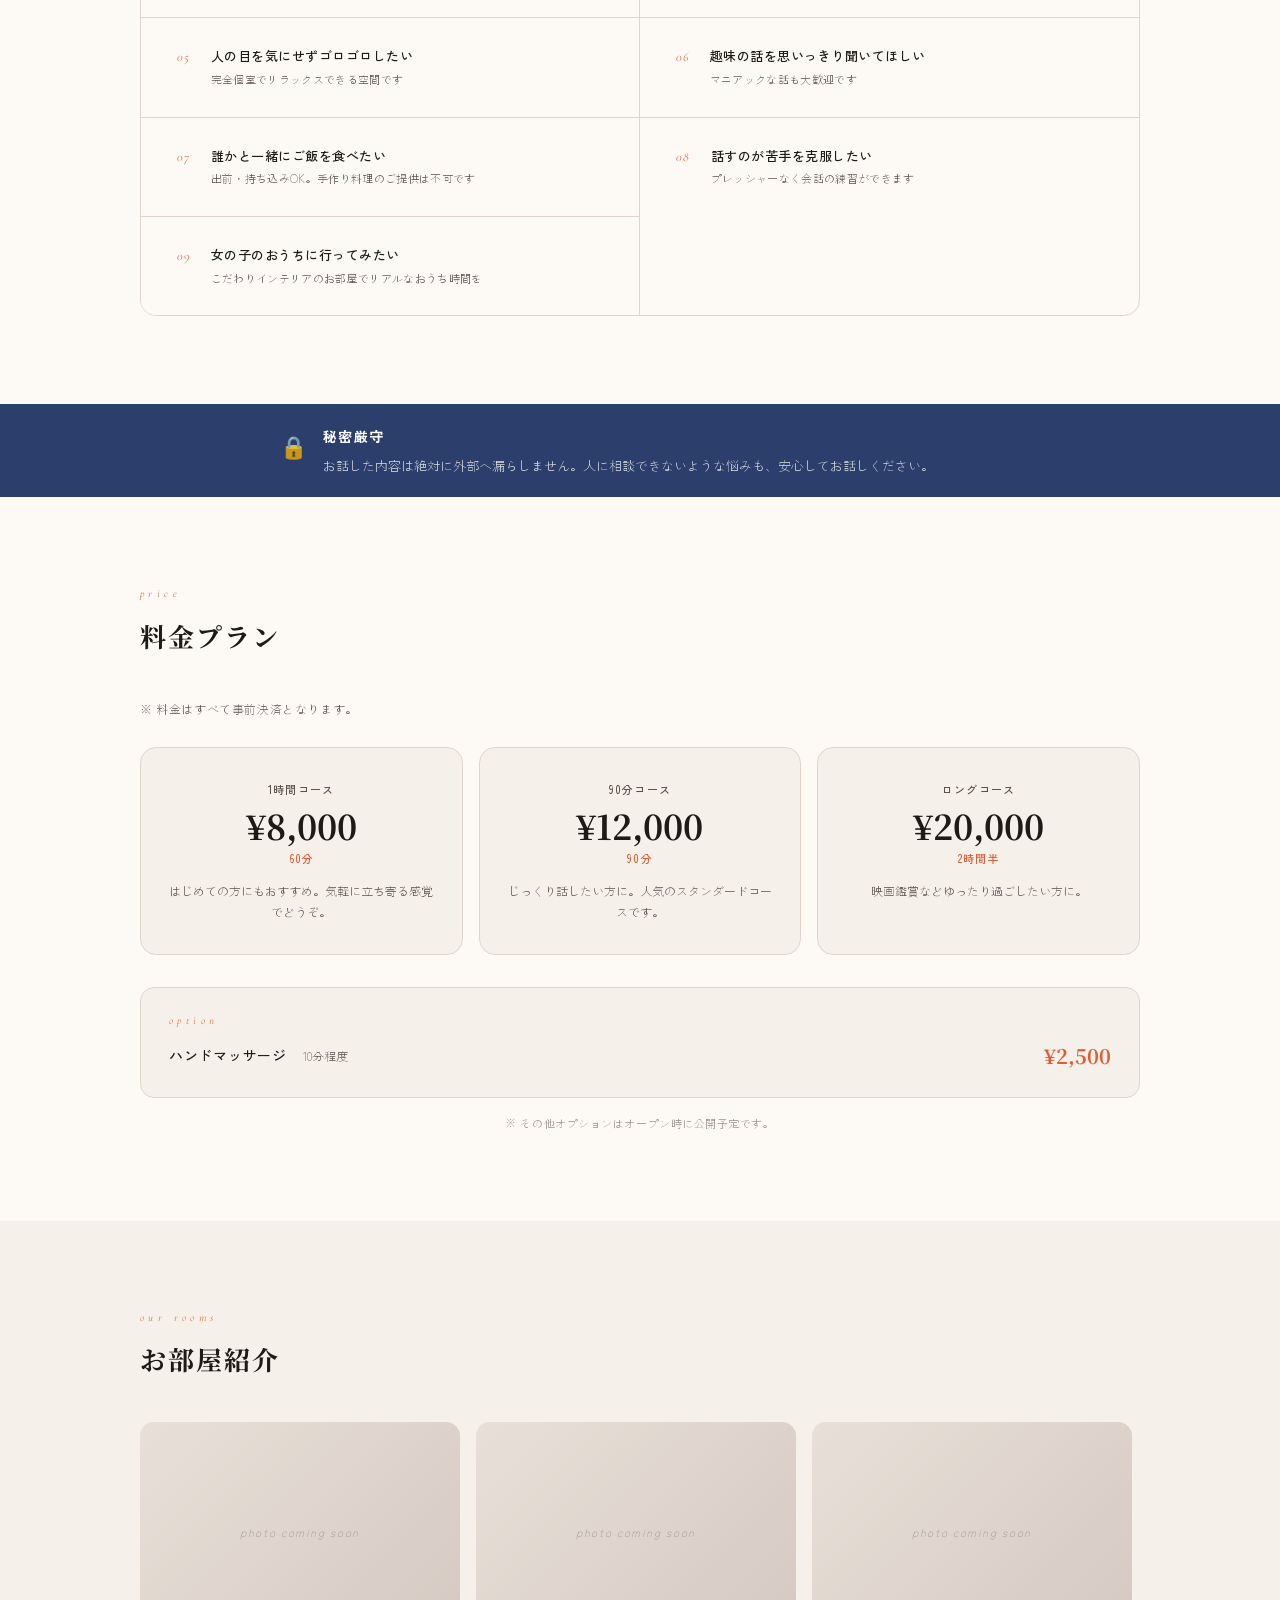
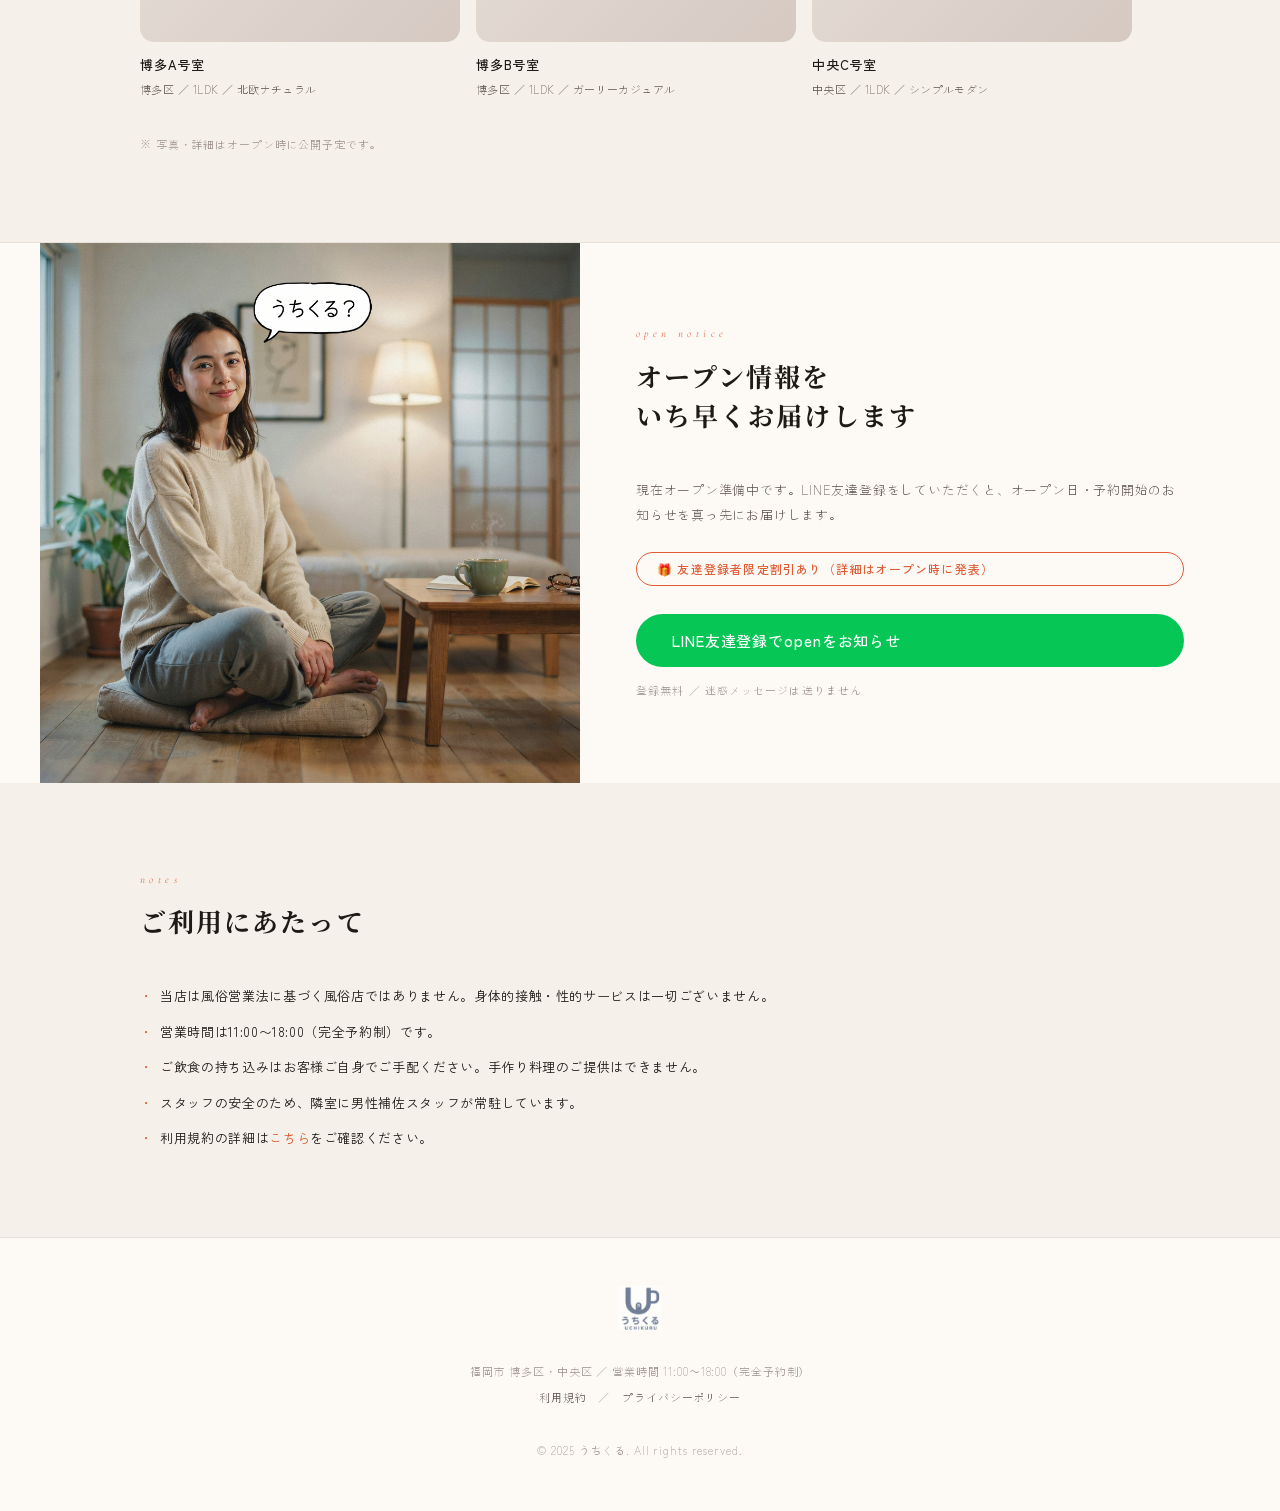
==== commit d4cd042f: "add rules page" ====
--- a/index.html
+++ b/index.html
@@ -47,7 +47,7 @@
 <div class="nf">
   <div class="nf-inner">
     <strong>当店は風俗ではございません</strong>
-    <p>うちくるは、会話・同席・くつろぎの時間をご提供するサービスです。身体的接触・性的サービスは一切行っておりません。ご利用前に必ず<a href="#">利用規約</a>をご確認ください。</p>
+    <p>うちくるは、会話・同席・くつろぎの時間をご提供するサービスです。身体的接触・性的サービスは一切行っておりません。ご利用前に必ず<a href="rules.html">利用規約</a>をご確認ください。</p>
   </div>
 </div>
 
@@ -180,7 +180,7 @@
       <li>営業時間は11:00〜18:00（完全予約制）です。</li>
       <li>ご飲食の持ち込みはお客様ご自身でご手配ください。手作り料理のご提供はできません。</li>
       <li>スタッフの安全のため、隣室に男性補佐スタッフが常駐しています。</li>
-      <li>利用規約の詳細は<a href="#">こちら</a>をご確認ください。（準備中）</li>
+      <li>利用規約の詳細は<a href="rules.html">こちら</a>をご確認ください。</li>
     </ul>
   </div>
 </section>
@@ -190,7 +190,7 @@
   <img class="footer-logo" src="images/ロゴ.png" alt="うちくる">
   <p>
     福岡市 博多区・中央区 ／ 営業時間 11:00〜18:00（完全予約制）<br>
-    <a href="#">利用規約</a>　／　<a href="#">プライバシーポリシー</a><br><br>
+    <a href="rules.html">利用規約</a>　／　<a href="#">プライバシーポリシー</a><br><br>
     © 2025 うちくる. All rights reserved.
   </p>
 </footer>
